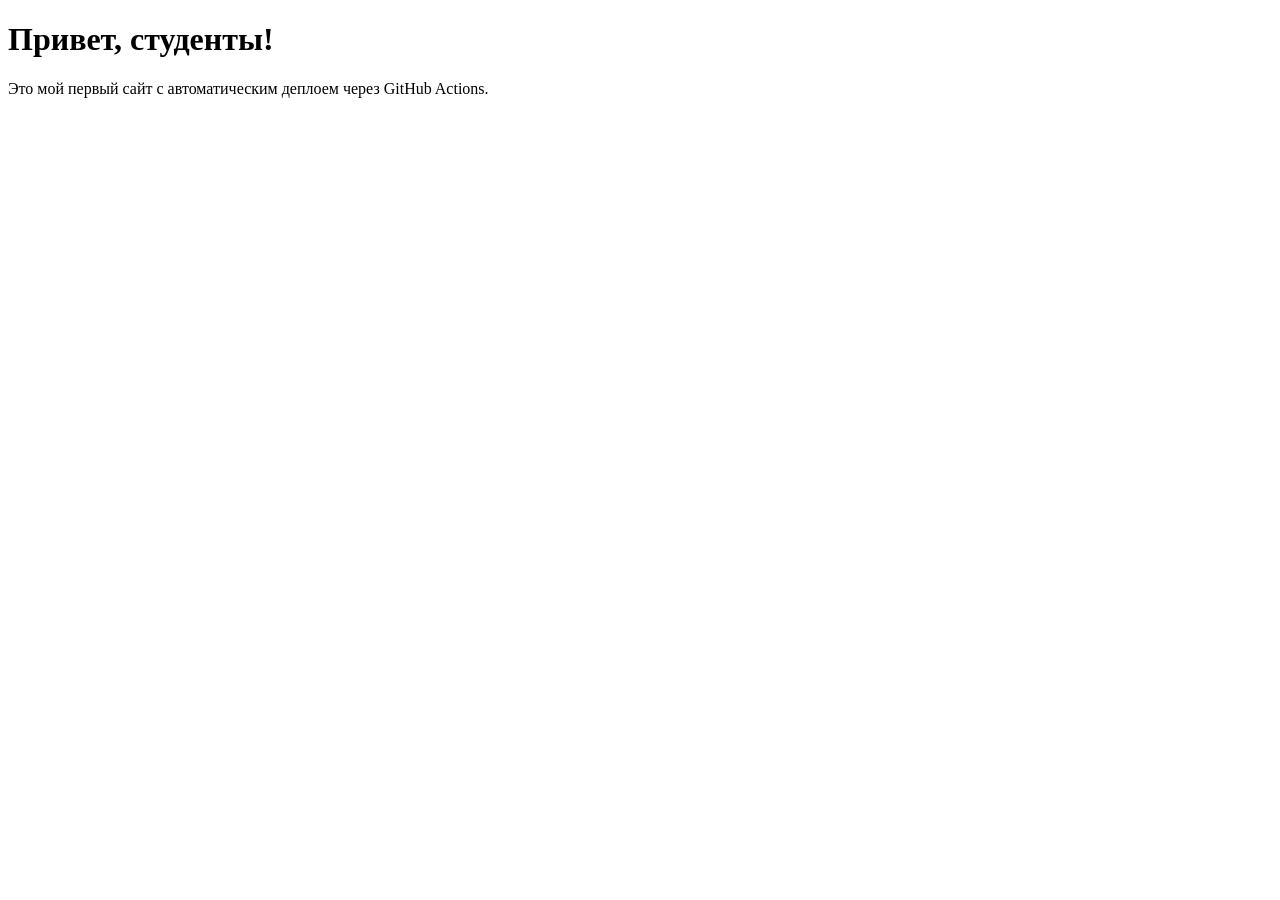
==== index.html @ bbb6c53e "Initial commit" ====
﻿<!DOCTYPE html>
<html lang="ru">
<head>
    <meta charset="UTF-8">
    <title>Мини-образовательный сайт</title>
</head>
<body>
    <h1>Привет, студенты!</h1>
    <p>Это мой первый сайт с автоматическим деплоем через GitHub Actions.</p>
</body>
</html>
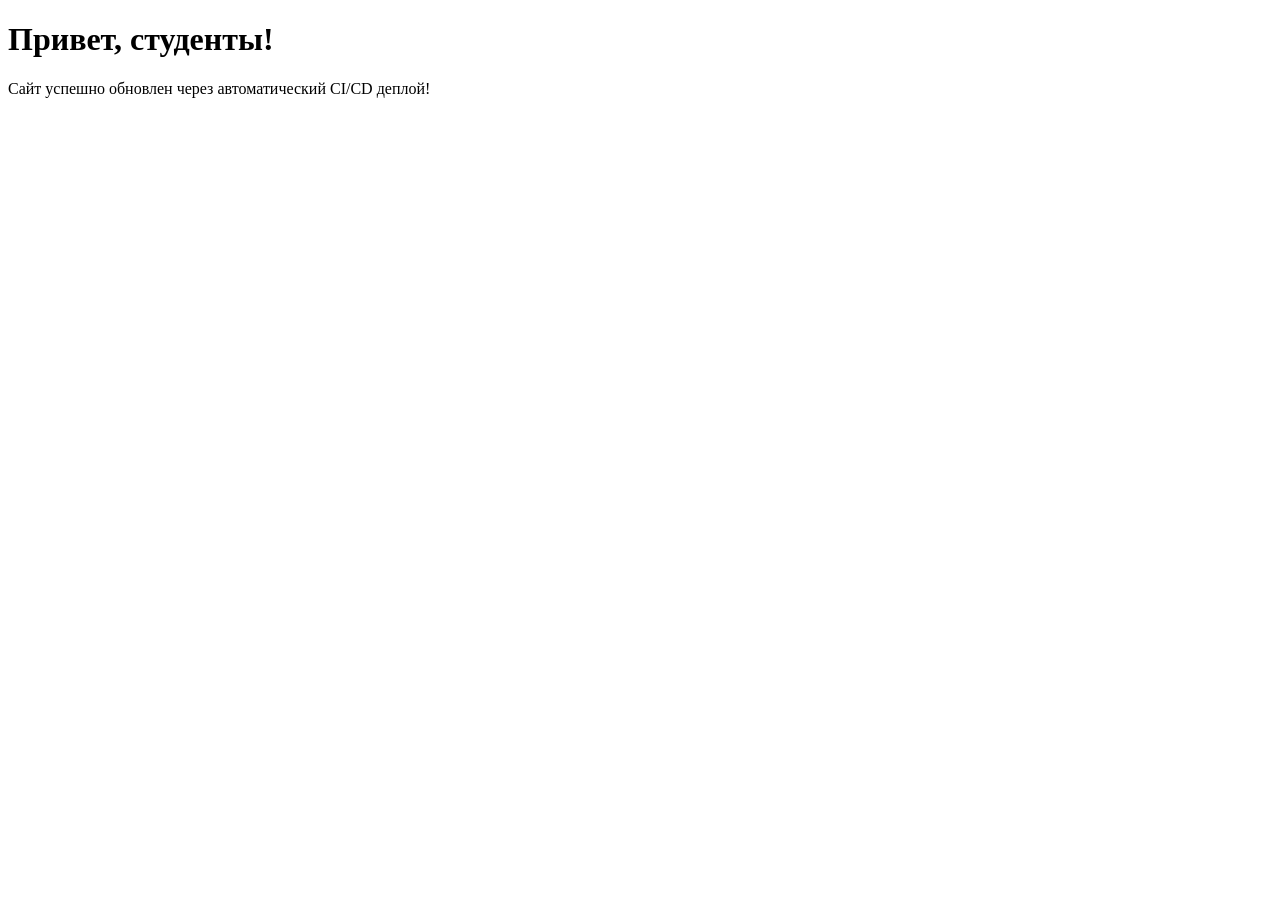
==== commit 348b1832: "Update index.html to test CI/CD pipeline" ====
--- a/index.html
+++ b/index.html
@@ -6,6 +6,6 @@
 </head>
 <body>
     <h1>Привет, студенты!</h1>
-    <p>Это мой первый сайт с автоматическим деплоем через GitHub Actions.</p>
+    <p>Сайт успешно обновлен через автоматический CI/CD деплой!</p>
 </body>
 </html>
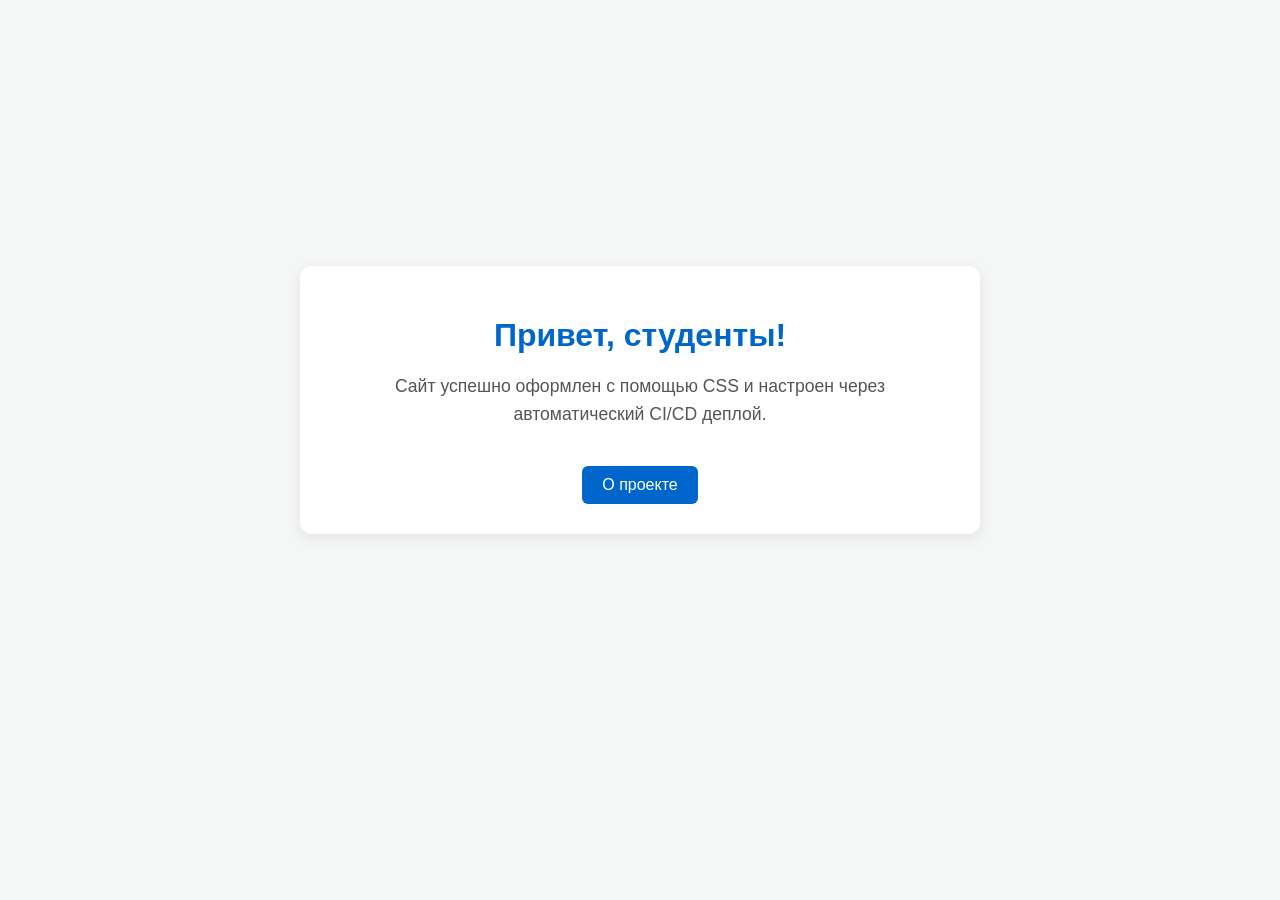
==== commit 916cfddd: "Add CSS styles and about.html page" ====
--- a/index.html
+++ b/index.html
@@ -3,9 +3,13 @@
 <head>
     <meta charset="UTF-8">
     <title>Мини-образовательный сайт</title>
+    <link rel="stylesheet" href="style.css">
 </head>
 <body>
-    <h1>Привет, студенты!</h1>
-    <p>Сайт успешно обновлен через автоматический CI/CD деплой!</p>
+    <div class="card">
+        <h1>Привет, студенты!</h1>
+        <p>Сайт успешно оформлен с помощью CSS и настроен через автоматический CI/CD деплой.</p>
+        <a href="about.html">О проекте</a>
+    </div>
 </body>
 </html>
--- a/style.css
+++ b/style.css
@@ -0,0 +1,42 @@
+﻿body {
+    font-family: 'Segoe UI', Tahoma, Geneva, Verdana, sans-serif;
+    background-color: #f4f7f6;
+    color: #333;
+    margin: 0;
+    padding: 40px;
+    display: flex;
+    flex-direction: column;
+    align-items: center;
+    justify-content: center;
+    min-height: 80vh;
+}
+.card {
+    background: white;
+    padding: 30px 40px;
+    border-radius: 12px;
+    box-shadow: 0 4px 15px rgba(0, 0, 0, 0.08);
+    text-align: center;
+    max-width: 600px;
+}
+h1 {
+    color: #0066cc;
+    margin-bottom: 10px;
+}
+p {
+    font-size: 1.1rem;
+    line-height: 1.6;
+    color: #555;
+}
+a {
+    display: inline-block;
+    margin-top: 20px;
+    padding: 10px 20px;
+    background-color: #0066cc;
+    color: white;
+    text-decoration: none;
+    border-radius: 6px;
+    transition: background 0.3s;
+}
+a:hover {
+    background-color: #004999;
+}
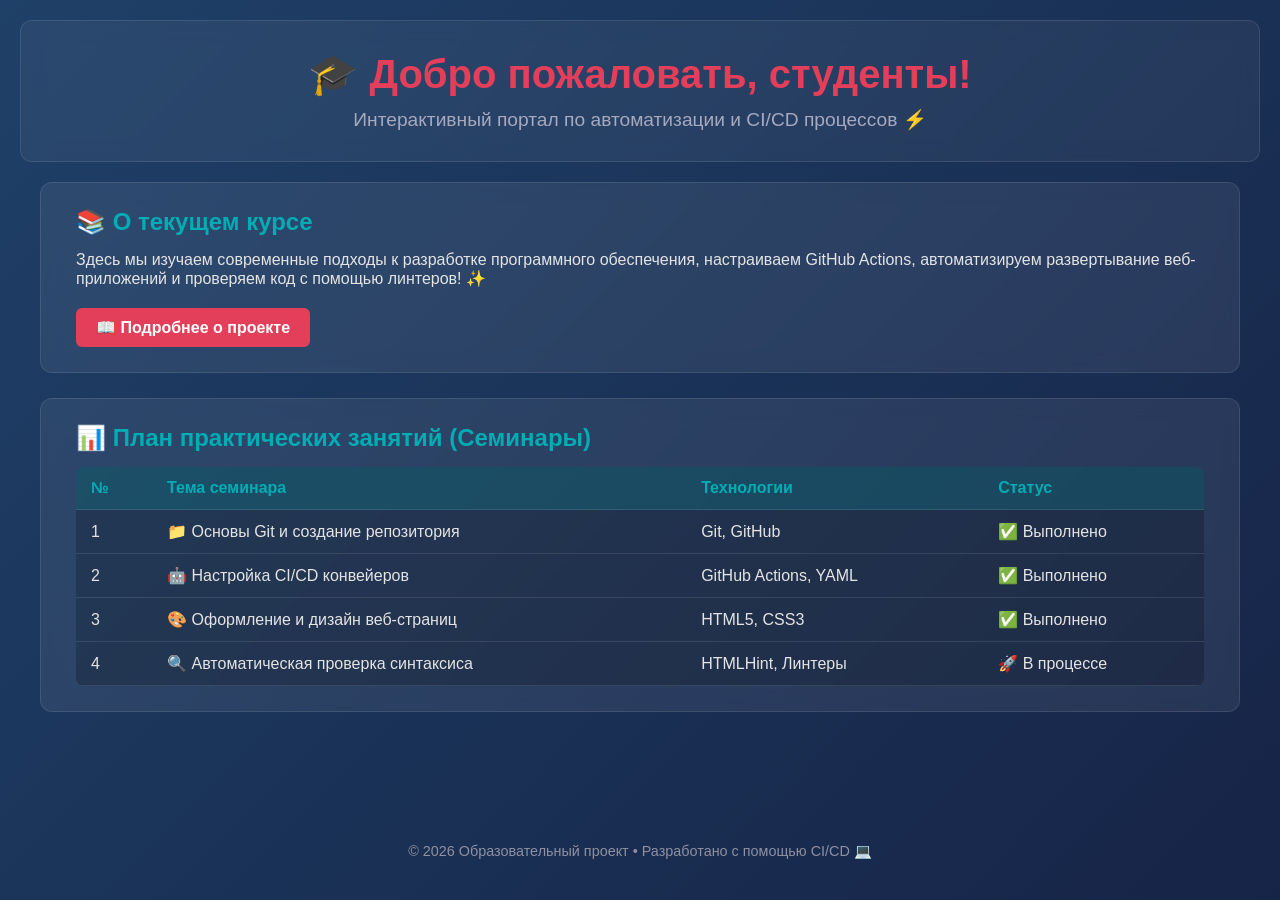
==== commit ebb5847e: "Update site layout to full-width with emojis and tables" ====
--- a/index.html
+++ b/index.html
@@ -2,14 +2,67 @@
 <html lang="ru">
 <head>
     <meta charset="UTF-8">
-    <title>Мини-образовательный сайт</title>
+    <title>🚀 Мини-образовательный портал</title>
     <link rel="stylesheet" href="style.css">
 </head>
 <body>
-    <div class="card">
-        <h1>Привет, студенты!</h1>
-        <p>Сайт успешно оформлен с помощью CSS и настроен через автоматический CI/CD деплой.</p>
-        <a href="about.html">О проекте</a>
+    <header>
+        <h1>🎓 Добро пожаловать, студенты!</h1>
+        <p>Интерактивный портал по автоматизации и CI/CD процессов ⚡</p>
+    </header>
+
+    <div class="container">
+        <div class="card">
+            <h2>📚 О текущем курсе</h2>
+            <p>Здесь мы изучаем современные подходы к разработке программного обеспечения, настраиваем GitHub Actions, автоматизируем развертывание веб-приложений и проверяем код с помощью линтеров! ✨</p>
+            <div class="menu">
+                <a href="about.html" class="btn">📖 Подробнее о проекте</a>
+            </div>
+        </div>
+
+        <div class="card">
+            <h2>📊 План практических занятий (Семинары)</h2>
+            <table>
+                <thead>
+                    <tr>
+                        <th>№</th>
+                        <th>Тема семинара</th>
+                        <th>Технологии</th>
+                        <th>Статус</th>
+                    </tr>
+                </thead>
+                <tbody>
+                    <tr>
+                        <td>1</td>
+                        <td>📁 Основы Git и создание репозитория</td>
+                        <td>Git, GitHub</td>
+                        <td>✅ Выполнено</td>
+                    </tr>
+                    <tr>
+                        <td>2</td>
+                        <td>🤖 Настройка CI/CD конвейеров</td>
+                        <td>GitHub Actions, YAML</td>
+                        <td>✅ Выполнено</td>
+                    </tr>
+                    <tr>
+                        <td>3</td>
+                        <td>🎨 Оформление и дизайн веб-страниц</td>
+                        <td>HTML5, CSS3</td>
+                        <td>✅ Выполнено</td>
+                    </tr>
+                    <tr>
+                        <td>4</td>
+                        <td>🔍 Автоматическая проверка синтаксиса</td>
+                        <td>HTMLHint, Линтеры</td>
+                        <td>🚀 В процессе</td>
+                    </tr>
+                </tbody>
+            </table>
+        </div>
     </div>
+
+    <footer>
+        <p>© 2026 Образовательный проект • Разработано с помощью CI/CD 💻</p>
+    </footer>
 </body>
 </html>
--- a/style.css
+++ b/style.css
@@ -1,42 +1,101 @@
-﻿body {
+﻿* {
+    box-sizing: border-box;
+    margin: 0;
+    padding: 0;
+}
+body {
     font-family: 'Segoe UI', Tahoma, Geneva, Verdana, sans-serif;
-    background-color: #f4f7f6;
-    color: #333;
-    margin: 0;
-    padding: 40px;
+    background: linear-gradient(135deg, #1f4068, #162447);
+    color: #e4e4e4;
+    min-height: 100vh;
     display: flex;
     flex-direction: column;
-    align-items: center;
-    justify-content: center;
-    min-height: 80vh;
+    justify-content: space-between;
+    padding: 20px;
+}
+header {
+    text-align: center;
+    padding: 30px;
+    background: rgba(255, 255, 255, 0.05);
+    border-radius: 12px;
+    margin-bottom: 20px;
+    backdrop-filter: blur(10px);
+    border: 1px solid rgba(255, 255, 255, 0.1);
+}
+header h1 {
+    font-size: 2.5rem;
+    color: #e43f5a;
+    margin-bottom: 10px;
+}
+header p {
+    font-size: 1.2rem;
+    color: #a7a9be;
+}
+.container {
+    flex: 1;
+    width: 100%;
+    max-width: 1200px;
+    margin: 0 auto;
+    display: flex;
+    flex-direction: column;
+    gap: 25px;
 }
 .card {
-    background: white;
-    padding: 30px 40px;
+    background: rgba(255, 255, 255, 0.07);
+    padding: 25px 35px;
     border-radius: 12px;
-    box-shadow: 0 4px 15px rgba(0, 0, 0, 0.08);
-    text-align: center;
-    max-width: 600px;
+    backdrop-filter: blur(10px);
+    border: 1px solid rgba(255, 255, 255, 0.1);
 }
-h1 {
-    color: #0066cc;
-    margin-bottom: 10px;
+h2 {
+    color: #00adb5;
+    margin-bottom: 15px;
+    font-size: 1.5rem;
 }
-p {
-    font-size: 1.1rem;
-    line-height: 1.6;
-    color: #555;
+table {
+    width: 100%;
+    border-collapse: collapse;
+    margin-top: 15px;
+    background: rgba(0, 0, 0, 0.2);
+    border-radius: 8px;
+    overflow: hidden;
 }
-a {
+th, td {
+    padding: 12px 15px;
+    text-align: left;
+    border-bottom: 1px solid rgba(255, 255, 255, 0.1);
+}
+th {
+    background-color: rgba(0, 173, 181, 0.2);
+    color: #00adb5;
+    font-weight: 600;
+}
+tr:hover {
+    background-color: rgba(255, 255, 255, 0.03);
+}
+.menu {
+    display: flex;
+    gap: 15px;
+    margin-top: 20px;
+}
+.btn {
     display: inline-block;
-    margin-top: 20px;
     padding: 10px 20px;
-    background-color: #0066cc;
+    background-color: #e43f5a;
     color: white;
     text-decoration: none;
     border-radius: 6px;
-    transition: background 0.3s;
+    font-weight: 600;
+    transition: background 0.3s, transform 0.2s;
 }
-a:hover {
-    background-color: #004999;
+.btn:hover {
+    background-color: #d22842;
+    transform: translateY(-2px);
 }
+footer {
+    text-align: center;
+    padding: 20px;
+    color: #8f90a0;
+    font-size: 0.9rem;
+    margin-top: 20px;
+}
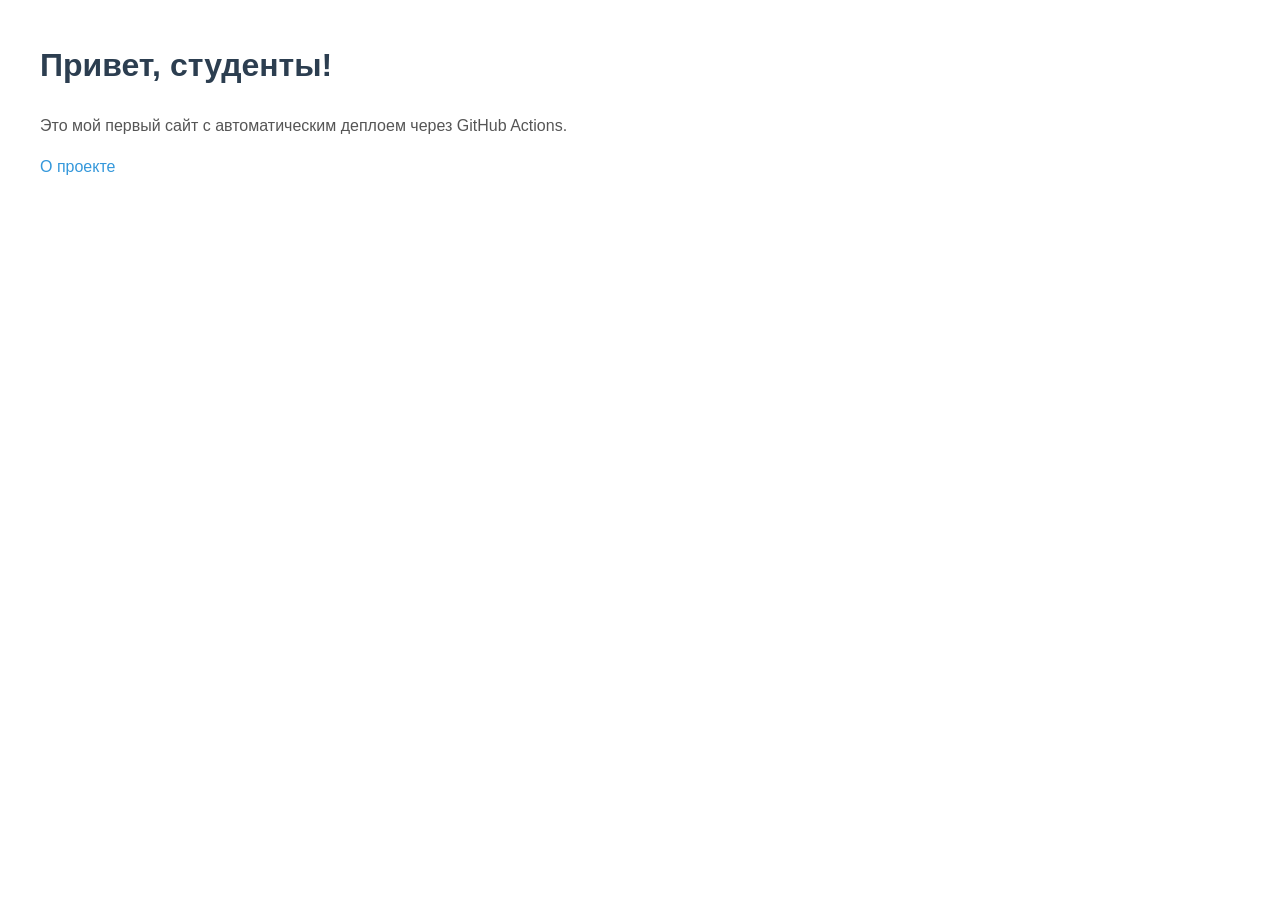
==== commit 30587575: "Revert to clean and simple classic style" ====
--- a/index.html
+++ b/index.html
@@ -2,67 +2,12 @@
 <html lang="ru">
 <head>
     <meta charset="UTF-8">
-    <title>🚀 Мини-образовательный портал</title>
+    <title>Мини-образовательный сайт</title>
     <link rel="stylesheet" href="style.css">
 </head>
 <body>
-    <header>
-        <h1>🎓 Добро пожаловать, студенты!</h1>
-        <p>Интерактивный портал по автоматизации и CI/CD процессов ⚡</p>
-    </header>
-
-    <div class="container">
-        <div class="card">
-            <h2>📚 О текущем курсе</h2>
-            <p>Здесь мы изучаем современные подходы к разработке программного обеспечения, настраиваем GitHub Actions, автоматизируем развертывание веб-приложений и проверяем код с помощью линтеров! ✨</p>
-            <div class="menu">
-                <a href="about.html" class="btn">📖 Подробнее о проекте</a>
-            </div>
-        </div>
-
-        <div class="card">
-            <h2>📊 План практических занятий (Семинары)</h2>
-            <table>
-                <thead>
-                    <tr>
-                        <th>№</th>
-                        <th>Тема семинара</th>
-                        <th>Технологии</th>
-                        <th>Статус</th>
-                    </tr>
-                </thead>
-                <tbody>
-                    <tr>
-                        <td>1</td>
-                        <td>📁 Основы Git и создание репозитория</td>
-                        <td>Git, GitHub</td>
-                        <td>✅ Выполнено</td>
-                    </tr>
-                    <tr>
-                        <td>2</td>
-                        <td>🤖 Настройка CI/CD конвейеров</td>
-                        <td>GitHub Actions, YAML</td>
-                        <td>✅ Выполнено</td>
-                    </tr>
-                    <tr>
-                        <td>3</td>
-                        <td>🎨 Оформление и дизайн веб-страниц</td>
-                        <td>HTML5, CSS3</td>
-                        <td>✅ Выполнено</td>
-                    </tr>
-                    <tr>
-                        <td>4</td>
-                        <td>🔍 Автоматическая проверка синтаксиса</td>
-                        <td>HTMLHint, Линтеры</td>
-                        <td>🚀 В процессе</td>
-                    </tr>
-                </tbody>
-            </table>
-        </div>
-    </div>
-
-    <footer>
-        <p>© 2026 Образовательный проект • Разработано с помощью CI/CD 💻</p>
-    </footer>
+    <h1>Привет, студенты!</h1>
+    <p>Это мой первый сайт с автоматическим деплоем через GitHub Actions.</p>
+    <p><a href="about.html">О проекте</a></p>
 </body>
 </html>
--- a/style.css
+++ b/style.css
@@ -1,101 +1,20 @@
-﻿* {
-    box-sizing: border-box;
-    margin: 0;
-    padding: 0;
+﻿body {
+    font-family: Arial, sans-serif;
+    background-color: #ffffff;
+    color: #333333;
+    margin: 40px;
+    line-height: 1.6;
 }
-body {
-    font-family: 'Segoe UI', Tahoma, Geneva, Verdana, sans-serif;
-    background: linear-gradient(135deg, #1f4068, #162447);
-    color: #e4e4e4;
-    min-height: 100vh;
-    display: flex;
-    flex-direction: column;
-    justify-content: space-between;
-    padding: 20px;
+h1 {
+    color: #2c3e50;
 }
-header {
-    text-align: center;
-    padding: 30px;
-    background: rgba(255, 255, 255, 0.05);
-    border-radius: 12px;
-    margin-bottom: 20px;
-    backdrop-filter: blur(10px);
-    border: 1px solid rgba(255, 255, 255, 0.1);
+p {
+    color: #555555;
 }
-header h1 {
-    font-size: 2.5rem;
-    color: #e43f5a;
-    margin-bottom: 10px;
+a {
+    color: #3498db;
+    text-decoration: none;
 }
-header p {
-    font-size: 1.2rem;
-    color: #a7a9be;
+a:hover {
+    text-decoration: underline;
 }
-.container {
-    flex: 1;
-    width: 100%;
-    max-width: 1200px;
-    margin: 0 auto;
-    display: flex;
-    flex-direction: column;
-    gap: 25px;
-}
-.card {
-    background: rgba(255, 255, 255, 0.07);
-    padding: 25px 35px;
-    border-radius: 12px;
-    backdrop-filter: blur(10px);
-    border: 1px solid rgba(255, 255, 255, 0.1);
-}
-h2 {
-    color: #00adb5;
-    margin-bottom: 15px;
-    font-size: 1.5rem;
-}
-table {
-    width: 100%;
-    border-collapse: collapse;
-    margin-top: 15px;
-    background: rgba(0, 0, 0, 0.2);
-    border-radius: 8px;
-    overflow: hidden;
-}
-th, td {
-    padding: 12px 15px;
-    text-align: left;
-    border-bottom: 1px solid rgba(255, 255, 255, 0.1);
-}
-th {
-    background-color: rgba(0, 173, 181, 0.2);
-    color: #00adb5;
-    font-weight: 600;
-}
-tr:hover {
-    background-color: rgba(255, 255, 255, 0.03);
-}
-.menu {
-    display: flex;
-    gap: 15px;
-    margin-top: 20px;
-}
-.btn {
-    display: inline-block;
-    padding: 10px 20px;
-    background-color: #e43f5a;
-    color: white;
-    text-decoration: none;
-    border-radius: 6px;
-    font-weight: 600;
-    transition: background 0.3s, transform 0.2s;
-}
-.btn:hover {
-    background-color: #d22842;
-    transform: translateY(-2px);
-}
-footer {
-    text-align: center;
-    padding: 20px;
-    color: #8f90a0;
-    font-size: 0.9rem;
-    margin-top: 20px;
-}
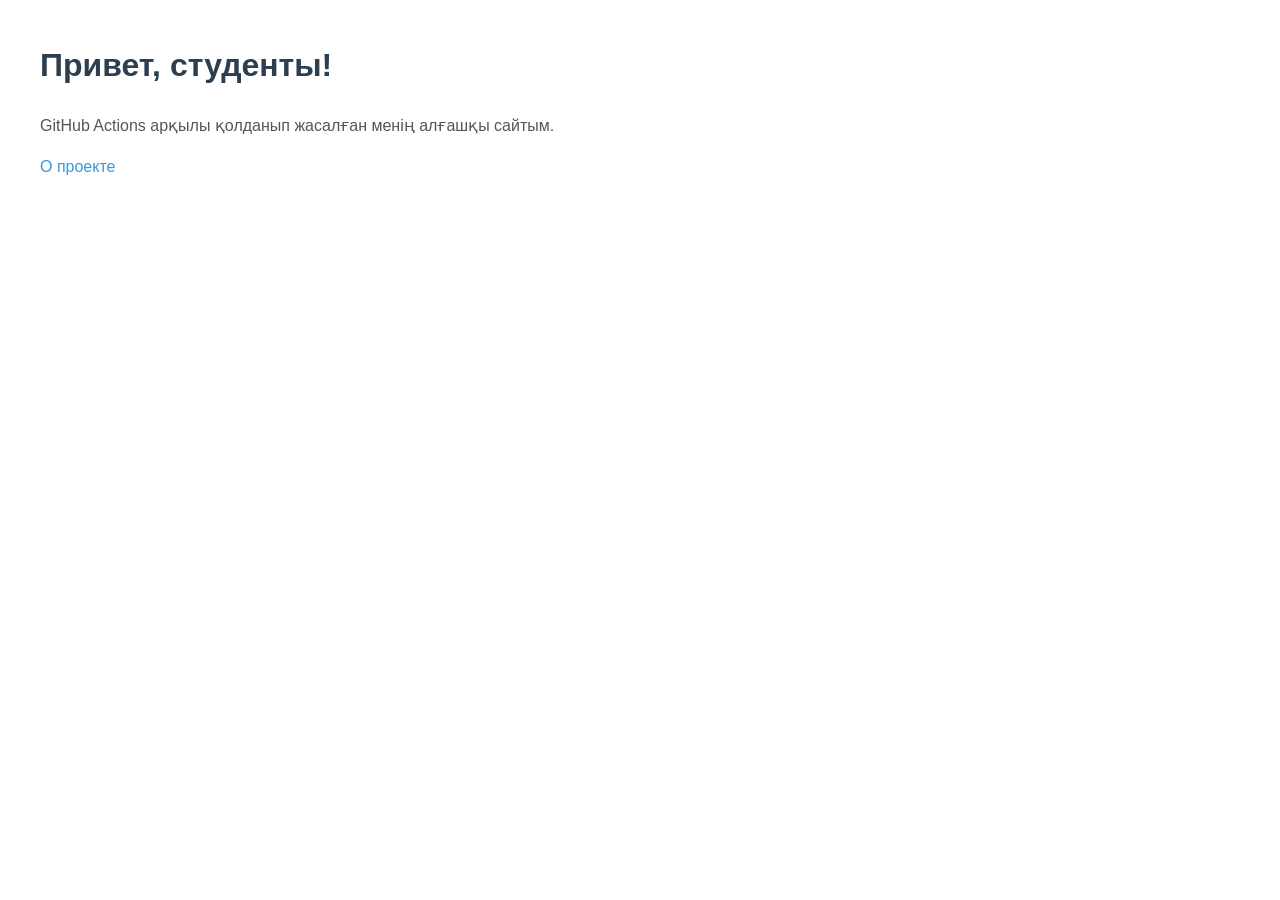
==== commit 0ea2d2ba: "Update index.html" ====
--- a/index.html
+++ b/index.html
@@ -7,7 +7,7 @@
 </head>
 <body>
     <h1>Привет, студенты!</h1>
-    <p>Это мой первый сайт с автоматическим деплоем через GitHub Actions.</p>
+    <p> GitHub Actions арқылы қолданып жасалған менің алғашқы сайтым.</p>
     <p><a href="about.html">О проекте</a></p>
 </body>
 </html>
